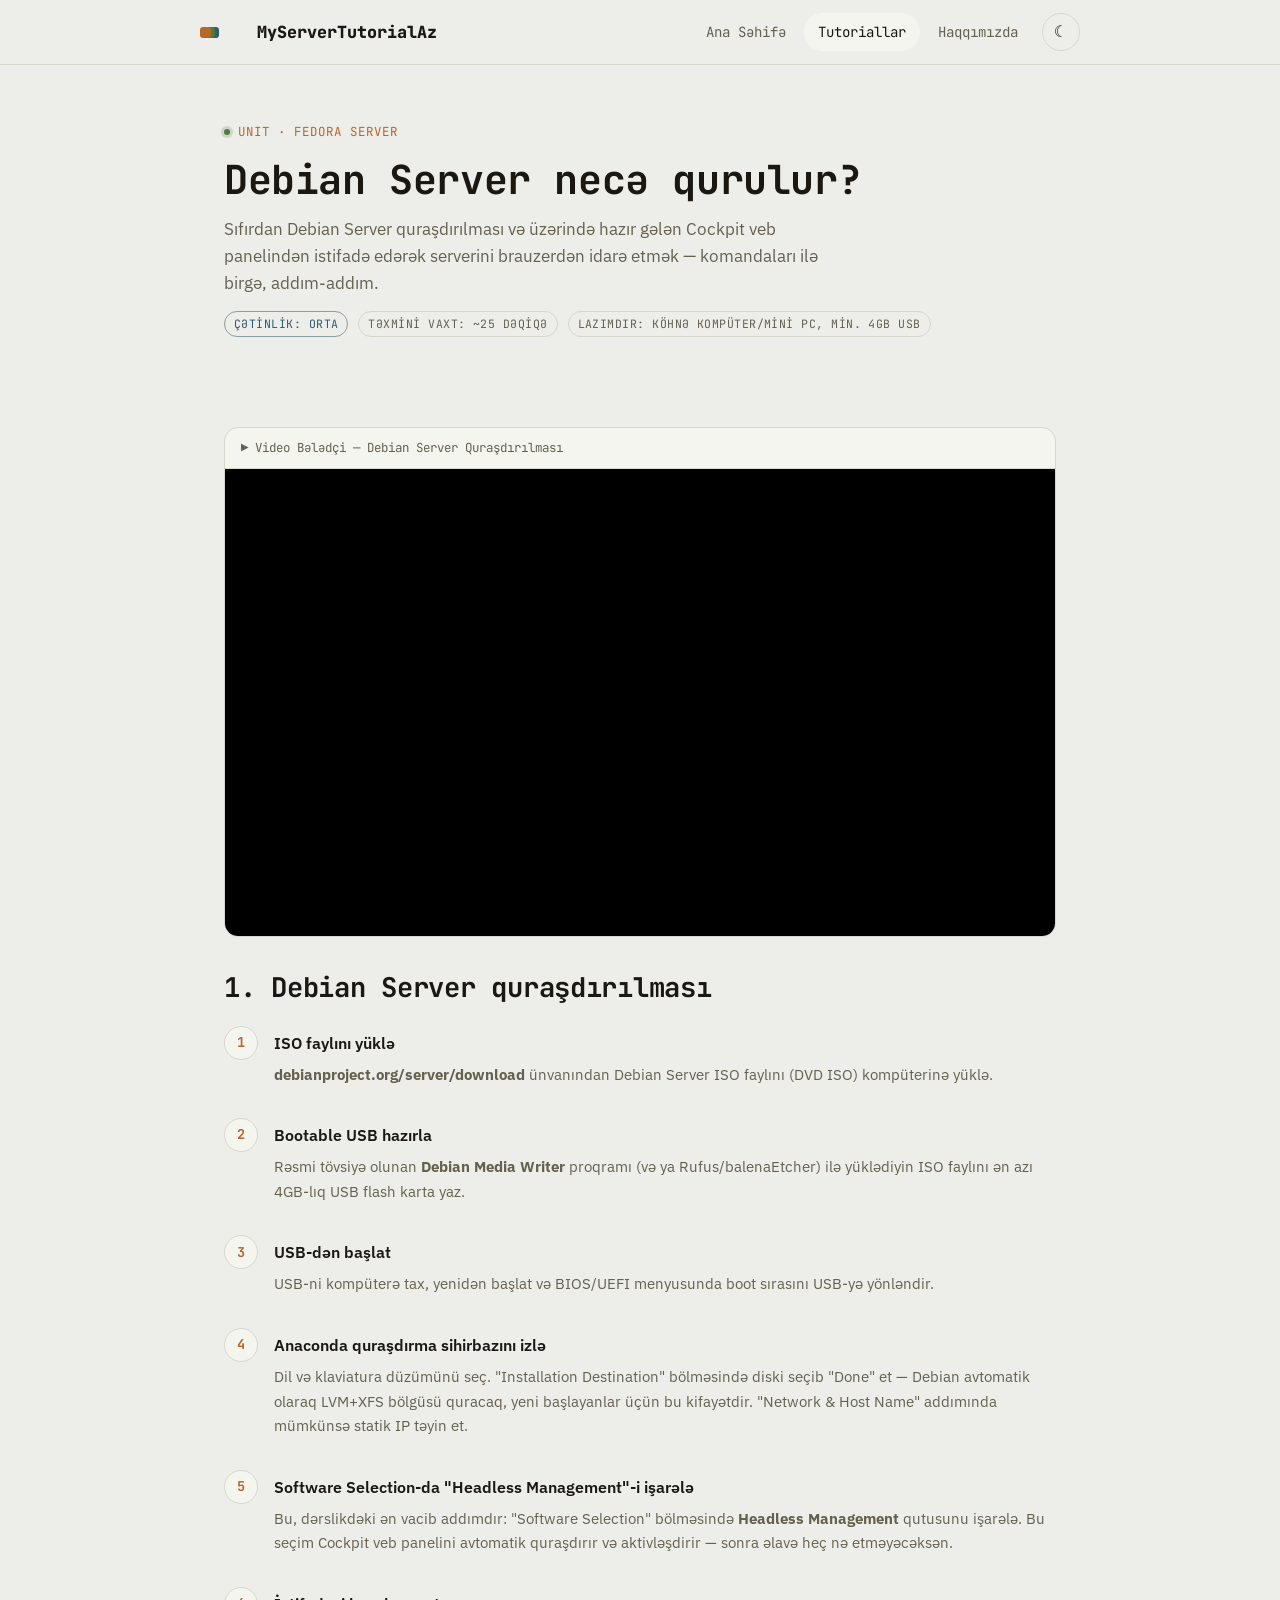
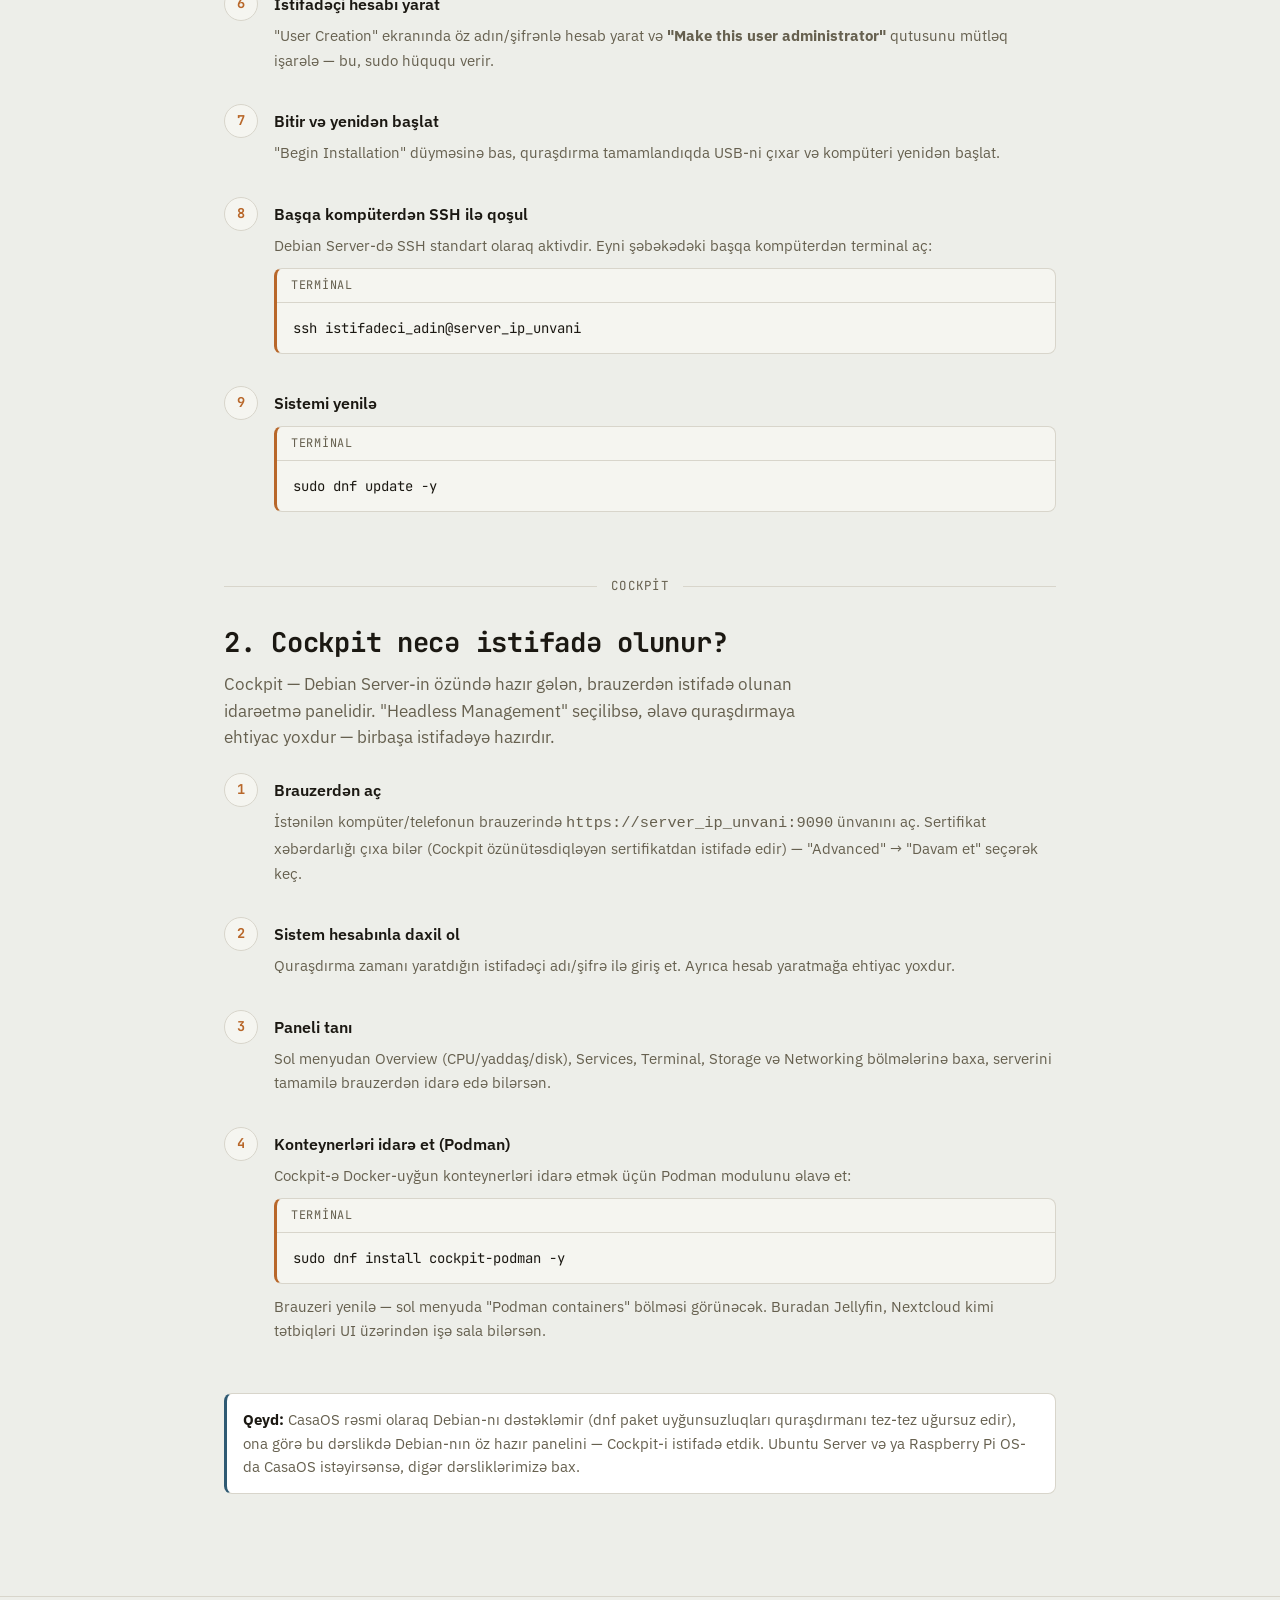
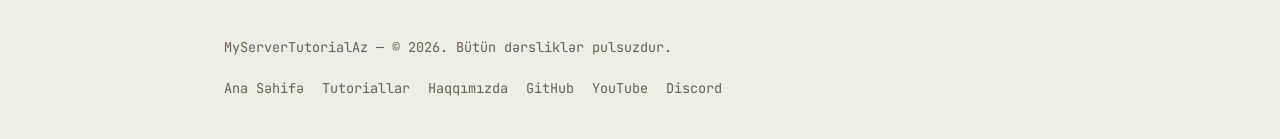
==== debian.html @ b4e4c55e "Add files via upload" ====
<!DOCTYPE html>
<html lang="az">
<head>
<meta charset="UTF-8">
<meta name="viewport" content="width=device-width, initial-scale=1.0">
<title>Debian Server Necə Qurulur? + Cockpit Panel | MyServerTutorialAz</title>
<meta name="description" content="Debian Server-i sıfırdan quraşdırmaq və hazır gələn Cockpit veb panelindən istifadə etmək üçün addım-addım dərslik. Terminal komandaları və Azərbaycan dilində tam bələdçi.">
<meta name="keywords" content="Debian Server quraşdırma, Debian Server dərslik, Cockpit Debian, ev serveri, self hosting Azərbaycan">
<meta name="author" content="MyServerTutorialAz">
<meta name="robots" content="index, follow">
<link rel="canonical" href="https://ozserver.az/debian.html">
<meta name="theme-color" content="#15120D">

<meta property="og:type" content="article">
<meta property="og:locale" content="az_AZ">
<meta property="og:title" content="Debian Server Necə Qurulur? + Cockpit Panel">
<meta property="og:description" content="Sıfırdan Debian Server quraşdırma və Cockpit ilə ev serveri idarə etmə dərsliyi — Azərbaycan dilində.">
<meta property="og:url" content="https://ozserver.az/debian.html">
<meta name="twitter:card" content="summary_large_image">

<link rel="icon" href="data:image/svg+xml,%3Csvg xmlns='http://www.w3.org/2000/svg' viewBox='0 0 32 32'%3E%3Crect width='32' height='32' rx='7' fill='%23221D16'/%3E%3Ccircle cx='10' cy='16' r='3' fill='%23D68C45'/%3E%3Ccircle cx='16' cy='16' r='3' fill='%237FA66B'/%3E%3Ccircle cx='22' cy='16' r='3' fill='%236FA0BE'/%3E%3C/svg%3E">

<link rel="preconnect" href="https://fonts.googleapis.com">
<link rel="preconnect" href="https://fonts.gstatic.com" crossorigin>
<link href="https://fonts.googleapis.com/css2?family=IBM+Plex+Sans:wght@400;500;600;700&family=JetBrains+Mono:wght@400;500;600;700;800&display=swap" rel="stylesheet">
<link rel="stylesheet" href="style.css">
</head>
<body>

<nav class="nav">
  <div class="container nav-inner">
    <a href="index.html" class="brand">
      <span class="brand-mark"></span><span class="brand-mark-space"></span>MyServerTutorialAz
    </a>
    <div class="nav-links">
      <a href="index.html" class="nav-link">Ana Səhifə</a>
      <a href="index.html#tutoriallar" class="nav-link is-active">Tutoriallar</a>
      <a href="haqqimizda.html" class="nav-link">Haqqımızda</a>
      <button class="theme-toggle" data-theme-toggle aria-label="Tema dəyiş">☾</button>
    </div>
  </div>
</nav>

<header class="page-head">
  <div class="container">
    <div class="eyebrow"><span class="dot"></span>UNIT · FEDORA SERVER</div>
    <h1>Debian Server necə qurulur?</h1>
    <p class="lead">Sıfırdan Debian Server quraşdırılması və üzərində hazır gələn Cockpit veb panelindən istifadə edərək serverini brauzerdən idarə etmək — komandaları ilə birgə, addım-addım.</p>
    <div class="page-head-meta">
      <span class="badge badge-mid">Çətinlik: Orta</span>
      <span class="badge">Təxmini vaxt: ~25 dəqiqə</span>
      <span class="badge">Lazımdır: köhnə kompüter/mini PC, min. 4GB USB</span>
    </div>
  </div>
</header>

<section>
  <div class="container">
    <div class="video-slot">
      <div class="video-slot-label">▶ Video Bələdçi — Debian Server Quraşdırılması</div>
      <div class="video-frame-wrap">
        <!-- YouTube videonu buraya əlavə et: src="" içinə "embed" linkini yaz.
             Nümunə: src="https://www.youtube.com/embed/VIDEO_ID" -->
        <iframe src="" title="Debian Server quraşdırılması video dərsi" allowfullscreen loading="lazy"></iframe>
      </div>
    </div>

    <h2>1. Debian Server quraşdırılması</h2>
    <div class="steps">
      <div class="step">
        <span class="step-num"></span>
        <div class="step-body">
          <h4>ISO faylını yüklə</h4>
          <p><strong>debianproject.org/server/download</strong> ünvanından Debian Server ISO faylını (DVD ISO) kompüterinə yüklə.</p>
        </div>
      </div>
      <div class="step">
        <span class="step-num"></span>
        <div class="step-body">
          <h4>Bootable USB hazırla</h4>
          <p>Rəsmi tövsiyə olunan <strong>Debian Media Writer</strong> proqramı (və ya Rufus/balenaEtcher) ilə yüklədiyin ISO faylını ən azı 4GB-lıq USB flash karta yaz.</p>
        </div>
      </div>
      <div class="step">
        <span class="step-num"></span>
        <div class="step-body">
          <h4>USB-dən başlat</h4>
          <p>USB-ni kompüterə tax, yenidən başlat və BIOS/UEFI menyusunda boot sırasını USB-yə yönləndir.</p>
        </div>
      </div>
      <div class="step">
        <span class="step-num"></span>
        <div class="step-body">
          <h4>Anaconda quraşdırma sihirbazını izlə</h4>
          <p>Dil və klaviatura düzümünü seç. "Installation Destination" bölməsində diski seçib "Done" et — Debian avtomatik olaraq LVM+XFS bölgüsü quracaq, yeni başlayanlar üçün bu kifayətdir. "Network & Host Name" addımında mümkünsə statik IP təyin et.</p>
        </div>
      </div>
      <div class="step">
        <span class="step-num"></span>
        <div class="step-body">
          <h4>Software Selection-da "Headless Management"-i işarələ</h4>
          <p>Bu, dərslikdəki ən vacib addımdır: "Software Selection" bölməsində <strong>Headless Management</strong> qutusunu işarələ. Bu seçim Cockpit veb panelini avtomatik quraşdırır və aktivləşdirir — sonra əlavə heç nə etməyəcəksən.</p>
        </div>
      </div>
      <div class="step">
        <span class="step-num"></span>
        <div class="step-body">
          <h4>İstifadəçi hesabı yarat</h4>
          <p>"User Creation" ekranında öz adın/şifrənlə hesab yarat və <strong>"Make this user administrator"</strong> qutusunu mütləq işarələ — bu, sudo hüququ verir.</p>
        </div>
      </div>
      <div class="step">
        <span class="step-num"></span>
        <div class="step-body">
          <h4>Bitir və yenidən başlat</h4>
          <p>"Begin Installation" düyməsinə bas, quraşdırma tamamlandıqda USB-ni çıxar və kompüteri yenidən başlat.</p>
        </div>
      </div>
      <div class="step">
        <span class="step-num"></span>
        <div class="step-body">
          <h4>Başqa kompüterdən SSH ilə qoşul</h4>
          <p>Debian Server-də SSH standart olaraq aktivdir. Eyni şəbəkədəki başqa kompüterdən terminal aç:</p>
          <div class="term">
            <div class="term-label">terminal</div>
            <pre>ssh istifadeci_adin@server_ip_unvani</pre>
          </div>
        </div>
      </div>
      <div class="step">
        <span class="step-num"></span>
        <div class="step-body">
          <h4>Sistemi yenilə</h4>
          <div class="term">
            <div class="term-label">terminal</div>
            <pre>sudo dnf update -y</pre>
          </div>
        </div>
      </div>
    </div>

    <div class="section-divider"><span>Cockpit</span></div>

    <h2>2. Cockpit necə istifadə olunur?</h2>
    <p class="lead" style="margin-bottom:8px;">Cockpit — Debian Server-in özündə hazır gələn, brauzerdən istifadə olunan idarəetmə panelidir. "Headless Management" seçilibsə, əlavə quraşdırmaya ehtiyac yoxdur — birbaşa istifadəyə hazırdır.</p>

    <div class="steps">
      <div class="step">
        <span class="step-num"></span>
        <div class="step-body">
          <h4>Brauzerdən aç</h4>
          <p>İstənilən kompüter/telefonun brauzerində <code>https://server_ip_unvani:9090</code> ünvanını aç. Sertifikat xəbərdarlığı çıxa bilər (Cockpit özünütəsdiqləyən sertifikatdan istifadə edir) — "Advanced" → "Davam et" seçərək keç.</p>
        </div>
      </div>
      <div class="step">
        <span class="step-num"></span>
        <div class="step-body">
          <h4>Sistem hesabınla daxil ol</h4>
          <p>Quraşdırma zamanı yaratdığın istifadəçi adı/şifrə ilə giriş et. Ayrıca hesab yaratmağa ehtiyac yoxdur.</p>
        </div>
      </div>
      <div class="step">
        <span class="step-num"></span>
        <div class="step-body">
          <h4>Paneli tanı</h4>
          <p>Sol menyudan Overview (CPU/yaddaş/disk), Services, Terminal, Storage və Networking bölmələrinə baxa, serverini tamamilə brauzerdən idarə edə bilərsən.</p>
        </div>
      </div>
      <div class="step">
        <span class="step-num"></span>
        <div class="step-body">
          <h4>Konteynerləri idarə et (Podman)</h4>
          <p>Cockpit-ə Docker-uyğun konteynerləri idarə etmək üçün Podman modulunu əlavə et:</p>
          <div class="term">
            <div class="term-label">terminal</div>
            <pre>sudo dnf install cockpit-podman -y</pre>
          </div>
          <p>Brauzeri yenilə — sol menyuda "Podman containers" bölməsi görünəcək. Buradan Jellyfin, Nextcloud kimi tətbiqləri UI üzərindən işə sala bilərsən.</p>
        </div>
      </div>
    </div>

    <div class="note"><strong>Qeyd:</strong> CasaOS rəsmi olaraq Debian-nı dəstəkləmir (dnf paket uyğunsuzluqları quraşdırmanı tez-tez uğursuz edir), ona görə bu dərslikdə Debian-nın öz hazır panelini — Cockpit-i istifadə etdik. Ubuntu Server və ya Raspberry Pi OS-da CasaOS istəyirsənsə, digər dərsliklərimizə bax.</div>
  </div>
</section>

<footer>
  <div class="container footer-inner">
    <span class="footer-brand">MyServerTutorialAz — © 2026. Bütün dərsliklər pulsuzdur.</span>
    <div class="footer-links">
      <a href="index.html">Ana Səhifə</a>
      <a href="index.html#tutoriallar">Tutoriallar</a>
      <a href="haqqimizda.html">Haqqımızda</a>
      <a href="https://github.com/engineer948" target="_blank" rel="noopener">GitHub</a>
      <a href="https://youtube.com/@MyServerTutorialAz" target="_blank" rel="noopener">YouTube</a>
      <a href="https://discord.gg/" target="_blank" rel="noopener">Discord</a>
    </div>
  </div>
</footer>

<script src="script.js"></script>
</body>
</html>
---- style.css ----
/* ==========================================================================
   ÖzServer — Self-hosting dərslikləri
   Dizayn dili: "server rack" — isti tünd fon, mis/adaçayı/tel-mavi vurğular,
   status-işıqlı rack-vahid kartları, terminal-üslublu kod blokları.
   ========================================================================== */

/* ---- Sıfırlama ---- */
*, *::before, *::after { box-sizing: border-box; }
html, body, h1, h2, h3, h4, p, ul, ol, dl, dd, figure { margin: 0; padding: 0; }
ul, ol { list-style: none; }
img { max-width: 100%; display: block; }
a { color: inherit; text-decoration: none; }
button { font: inherit; color: inherit; background: none; border: none; cursor: pointer; }

/* ---- Rəng tokenləri: açıq rejim (defolt) ---- */
:root {
  --bg: #EDEEE9;
  --surface: #FFFFFF;
  --surface-2: #F5F5F0;
  --ink: #1B1812;
  --ink-dim: #66604F;
  --copper: #B8672A;
  --copper-ink: #FFFFFF;
  --sage: #4F7A3E;
  --wire: #2F5A73;
  --border: #D8D5CB;
  --shadow: 0 1px 2px rgba(27,24,18,.06), 0 8px 24px rgba(27,24,18,.06);

  --font-display: 'JetBrains Mono', ui-monospace, 'SFMono-Regular', Menlo, monospace;
  --font-body: 'IBM Plex Sans', system-ui, -apple-system, 'Segoe UI', sans-serif;
  --font-mono: 'JetBrains Mono', ui-monospace, 'SFMono-Regular', Menlo, monospace;

  --radius: 14px;
  --radius-sm: 8px;
  --container: 880px;

  color-scheme: light;
}

/* ---- Rəng tokenləri: tünd rejim (sistem seçiminə görə) ---- */
@media (prefers-color-scheme: dark) {
  :root {
    --bg: #15120D;
    --surface: #221D16;
    --surface-2: #2C2519;
    --ink: #F2EBDD;
    --ink-dim: #B5AA96;
    --copper: #D68C45;
    --copper-ink: #1B1300;
    --sage: #7FA66B;
    --wire: #6FA0BE;
    --border: #3A3225;
    --shadow: 0 1px 2px rgba(0,0,0,.3), 0 12px 32px rgba(0,0,0,.35);
    color-scheme: dark;
  }
}

/* ---- Əl ilə keçid (JS ilə <html data-theme="..."> qoyulur) ---- */
:root[data-theme="dark"] {
  --bg: #15120D; --surface: #221D16; --surface-2: #2C2519;
  --ink: #F2EBDD; --ink-dim: #B5AA96;
  --copper: #D68C45; --copper-ink: #1B1300;
  --sage: #7FA66B; --wire: #6FA0BE; --border: #3A3225;
  --shadow: 0 1px 2px rgba(0,0,0,.3), 0 12px 32px rgba(0,0,0,.35);
  color-scheme: dark;
}
:root[data-theme="light"] {
  --bg: #EDEEE9; --surface: #FFFFFF; --surface-2: #F5F5F0;
  --ink: #1B1812; --ink-dim: #66604F;
  --copper: #B8672A; --copper-ink: #FFFFFF;
  --sage: #4F7A3E; --wire: #2F5A73; --border: #D8D5CB;
  --shadow: 0 1px 2px rgba(27,24,18,.06), 0 8px 24px rgba(27,24,18,.06);
  color-scheme: light;
}

body {
  background: var(--bg);
  color: var(--ink);
  font-family: var(--font-body);
  font-size: 16px;
  line-height: 1.6;
  transition: background-color .25s ease, color .25s ease;
}

.container {
  width: 100%;
  max-width: var(--container);
  margin: 0 auto;
  padding: 0 24px;
}

section { padding: 64px 0; }
@media (max-width: 640px) { section { padding: 44px 0; } }

h1, h2, h3 { font-family: var(--font-display); font-weight: 700; letter-spacing: -0.01em; line-height: 1.2; }
h2 { font-size: 1.7rem; margin-bottom: 12px; }
h3 { font-size: 1.15rem; }
p.lead { color: var(--ink-dim); font-size: 1.05rem; max-width: 60ch; }

.eyebrow {
  display: inline-flex;
  align-items: center;
  gap: 8px;
  font-family: var(--font-mono);
  font-size: .78rem;
  letter-spacing: .08em;
  text-transform: uppercase;
  color: var(--copper);
  margin-bottom: 10px;
}
.eyebrow .dot { width: 6px; height: 6px; border-radius: 50%; background: var(--sage); box-shadow: 0 0 0 3px color-mix(in srgb, var(--sage) 20%, transparent); }

/* ---- Naviqasiya ---- */
.nav {
  position: sticky; top: 0; z-index: 40;
  background: color-mix(in srgb, var(--bg) 88%, transparent);
  backdrop-filter: blur(10px);
  border-bottom: 1px solid var(--border);
}
.nav-inner { display: flex; align-items: center; justify-content: space-between; min-height: 64px; flex-wrap: wrap; gap: 8px 0; padding: 10px 0; }
.brand { display: flex; align-items: center; gap: 9px; font-family: var(--font-display); font-weight: 800; font-size: 1.05rem; }
.brand-mark { width: 11px; height: 11px; border-radius: 3px; background: var(--copper); box-shadow: 4px 0 0 var(--sage), 8px 0 0 var(--wire); flex-shrink: 0; }
.brand-mark-space { width: 28px; }

.nav-links { display: flex; align-items: center; gap: 4px; }
.nav-link {
  font-family: var(--font-mono);
  font-size: .88rem;
  padding: 8px 14px;
  border-radius: 999px;
  color: var(--ink-dim);
  transition: background-color .15s ease, color .15s ease;
}
.nav-link:hover { background: var(--surface-2); color: var(--ink); }
.nav-link.is-active { color: var(--ink); background: var(--surface-2); }

.theme-toggle {
  width: 38px; height: 38px;
  display: grid; place-items: center;
  border: 1px solid var(--border);
  border-radius: 999px;
  margin-left: 6px;
  font-size: 1rem;
  transition: border-color .15s ease, transform .15s ease;
}
.theme-toggle:hover { border-color: var(--copper); }
.theme-toggle:active { transform: scale(.92); }

.nav-toggle-btn { display: none; }

/* ---- Düymələr ---- */
.btn {
  display: inline-flex; align-items: center; gap: 8px;
  font-family: var(--font-mono);
  font-size: .9rem; font-weight: 600;
  padding: 12px 20px;
  border-radius: var(--radius-sm);
  transition: transform .15s ease, box-shadow .15s ease, background-color .15s ease;
  white-space: nowrap;
}
.btn-primary { background: var(--copper); color: var(--copper-ink); }
.btn-primary:hover { transform: translateY(-1px); box-shadow: 0 6px 16px color-mix(in srgb, var(--copper) 35%, transparent); }
.btn-ghost { border: 1px solid var(--border); color: var(--ink); }
.btn-ghost:hover { border-color: var(--copper); color: var(--copper); }
.btn-arrow { transition: transform .15s ease; }
.btn:hover .btn-arrow { transform: translateX(3px); }

/* ---- Hero ---- */
.hero { padding: 76px 0 56px; }
.hero h1 { font-size: clamp(2rem, 5vw, 2.9rem); margin-bottom: 18px; max-width: 16ch; }
.hero .lead { margin-bottom: 30px; }
.hero-actions { display: flex; gap: 12px; flex-wrap: wrap; margin-bottom: 40px; }

.led-strip { display: flex; gap: 6px; align-items: center; }
.led { width: 8px; height: 8px; border-radius: 50%; opacity: .55; }
.led:nth-child(3n+1) { background: var(--copper); }
.led:nth-child(3n+2) { background: var(--sage); }
.led:nth-child(3n+3) { background: var(--wire); }
.led.on { opacity: 1; box-shadow: 0 0 8px currentColor; }

/* ---- Məqsəd → dağıtım siyahısı ---- */
.purpose-list { border: 1px solid var(--border); border-radius: var(--radius); overflow: hidden; background: var(--surface); }
.purpose-row {
  display: flex; align-items: center; justify-content: space-between; gap: 16px;
  padding: 16px 20px;
  border-bottom: 1px solid var(--border);
}
.purpose-row:last-child { border-bottom: none; }
.purpose-goal { display: flex; align-items: center; gap: 12px; font-size: .98rem; }
.purpose-icon { font-size: 1.1rem; }
.purpose-arrow { color: var(--ink-dim); font-family: var(--font-mono); font-size: .82rem; }
.purpose-dist { font-family: var(--font-mono); font-size: .85rem; font-weight: 600; color: var(--copper); text-align: right; }
@media (max-width: 560px) {
  .purpose-row { flex-direction: column; align-items: flex-start; gap: 6px; }
  .purpose-dist { text-align: left; }
}

/* ---- Rack-vahid kartları (3 seçim) ---- */
.rack { display: flex; flex-direction: column; gap: 16px; }
.rack-card {
  position: relative;
  display: flex; align-items: stretch; gap: 0;
  background-color: var(--surface);
  background-image:
    radial-gradient(circle 2px at 16px 16px, var(--border) 92%, transparent 93%),
    radial-gradient(circle 2px at calc(100% - 16px) 16px, var(--border) 92%, transparent 93%),
    radial-gradient(circle 2px at 16px calc(100% - 16px), var(--border) 92%, transparent 93%),
    radial-gradient(circle 2px at calc(100% - 16px) calc(100% - 16px), var(--border) 92%, transparent 93%);
  border: 1px solid var(--border);
  border-radius: var(--radius);
  box-shadow: var(--shadow);
  overflow: hidden;
  transition: border-color .18s ease, transform .18s ease;
}
.rack-card:hover { border-color: var(--copper); transform: translateY(-2px); }
.rack-card:hover .led { opacity: 1; box-shadow: 0 0 8px currentColor; }

.rack-lights {
  width: 40px; flex-shrink: 0;
  display: flex; flex-direction: column; align-items: center; justify-content: center; gap: 8px;
  background: var(--surface-2);
  border-right: 1px solid var(--border);
}

.rack-body { flex: 1; padding: 22px 26px; display: flex; flex-direction: column; gap: 8px; }
.rack-top { display: flex; align-items: center; gap: 10px; flex-wrap: wrap; }
.rack-name { font-family: var(--font-display); font-weight: 700; font-size: 1.2rem; }
.badge {
  font-family: var(--font-mono); font-size: .72rem; letter-spacing: .04em; text-transform: uppercase;
  padding: 3px 9px; border-radius: 999px; border: 1px solid var(--border); color: var(--ink-dim);
}
.badge.badge-easy { color: var(--sage); border-color: color-mix(in srgb, var(--sage) 45%, var(--border)); }
.badge.badge-mid { color: var(--wire); border-color: color-mix(in srgb, var(--wire) 45%, var(--border)); }
.rack-desc { color: var(--ink-dim); font-size: .96rem; max-width: 58ch; }
.rack-best { font-family: var(--font-mono); font-size: .8rem; color: var(--ink-dim); }
.rack-best strong { color: var(--ink); font-weight: 600; }
.rack-cta { align-self: flex-start; margin-top: 6px; }

.rack-plate {
  width: 132px; flex-shrink: 0;
  display: flex; align-items: center; justify-content: center;
  border-left: 1px solid var(--border);
  padding: 10px;
}
.plate-tag {
  width: 100%; text-align: center;
  font-family: var(--font-mono); font-size: .68rem; font-weight: 700;
  letter-spacing: .08em; text-transform: uppercase; color: var(--ink-dim);
  line-height: 1.6;
  padding: 10px 6px;
  border: 1px solid var(--border); border-radius: 6px;
  box-shadow: inset 0 1px 2px rgba(0,0,0,.08);
}
@media (max-width: 640px) {
  .rack-card { flex-direction: column; }
  .rack-lights { width: 100%; height: 30px; flex-direction: row; border-right: none; border-bottom: 1px solid var(--border); }
  .rack-plate { display: none; }
}

/* ---- Video (YouTube) yeri ---- */
.video-slot {
  border: 1px solid var(--border);
  border-radius: var(--radius);
  overflow: hidden;
  background: var(--surface-2);
  margin: 18px 0 34px;
}
.video-slot-label {
  font-family: var(--font-mono); font-size: .78rem; color: var(--ink-dim);
  padding: 10px 16px; border-bottom: 1px solid var(--border);
  display: flex; align-items: center; gap: 8px;
}
.video-frame-wrap { position: relative; width: 100%; aspect-ratio: 16 / 9; background: #000; }
.video-frame-wrap iframe { position: absolute; inset: 0; width: 100%; height: 100%; border: 0; }

/* ---- Addım siyahısı (həqiqi ardıcıllıq — nömrələmə burda mənalıdır) ---- */
.steps { display: flex; flex-direction: column; gap: 22px; margin: 22px 0 40px; counter-reset: step; }
.step { display: flex; gap: 16px; }
.step-num {
  counter-increment: step;
  flex-shrink: 0; width: 34px; height: 34px; border-radius: 50%;
  background: var(--surface-2); border: 1px solid var(--border);
  display: grid; place-items: center;
  font-family: var(--font-mono); font-weight: 700; font-size: .85rem; color: var(--copper);
}
.step-num::before { content: counter(step); }
.step-body { flex: 1; padding-top: 4px; }
.step-body h4 { font-family: var(--font-body); font-weight: 600; font-size: 1.02rem; margin-bottom: 6px; }
.step-body p { color: var(--ink-dim); font-size: .96rem; margin-bottom: 10px; }

/* ---- Terminal / kod bloku ---- */
.term {
  background: var(--surface-2);
  border: 1px solid var(--border);
  border-left: 3px solid var(--copper);
  border-radius: var(--radius-sm);
  overflow: hidden;
  margin: 10px 0;
}
.term-label {
  font-family: var(--font-mono); font-size: .74rem; color: var(--ink-dim);
  padding: 7px 14px; border-bottom: 1px solid var(--border);
  text-transform: uppercase; letter-spacing: .06em;
}
.term pre {
  margin: 0; padding: 14px 16px;
  font-family: var(--font-mono); font-size: .87rem; color: var(--ink);
  overflow-x: auto; white-space: pre-wrap; word-break: break-word;
}
.term pre .c { color: var(--ink-dim); }

/* ---- Bölücü etiket ---- */
.section-divider { display: flex; align-items: center; gap: 14px; margin: 54px 0 30px; }
.section-divider::before, .section-divider::after { content: ""; height: 1px; background: var(--border); flex: 1; }
.section-divider span { font-family: var(--font-mono); font-size: .78rem; letter-spacing: .1em; color: var(--ink-dim); text-transform: uppercase; }

/* ---- Qeyd qutusu ---- */
.note {
  background: var(--surface); border: 1px solid var(--border); border-left: 3px solid var(--wire);
  border-radius: var(--radius-sm); padding: 14px 16px; font-size: .92rem; color: var(--ink-dim);
  margin: 18px 0;
}
.note strong { color: var(--ink); }

/* ---- Əlaqə / təklif zolağı ---- */
.contact-strip {
  background: var(--surface);
  border: 1px solid var(--border);
  border-radius: var(--radius);
  padding: 30px 32px;
  display: flex; align-items: center; justify-content: space-between; gap: 20px; flex-wrap: wrap;
}
.contact-strip h3 { margin-bottom: 6px; }
.contact-strip p { color: var(--ink-dim); font-size: .95rem; }
.contact-email {
  font-family: var(--font-mono); font-size: .95rem; color: var(--copper);
  border-bottom: 1px dashed var(--copper); padding-bottom: 2px;
}

/* ---- Footer ---- */
footer { border-top: 1px solid var(--border); padding: 40px 0; margin-top: 20px; }
.footer-inner { display: flex; align-items: center; justify-content: space-between; gap: 20px; flex-wrap: wrap; }
.footer-brand { font-family: var(--font-mono); font-size: .85rem; color: var(--ink-dim); }
.footer-links { display: flex; gap: 18px; align-items: center; }
.footer-links a {
  font-family: var(--font-mono); font-size: .85rem; color: var(--ink-dim);
  display: inline-flex; align-items: center; gap: 6px;
  transition: color .15s ease;
}
.footer-links a:hover { color: var(--copper); }

/* ---- Fokus & hərəkət ---- */
a:focus-visible, button:focus-visible, .nav-link:focus-visible {
  outline: 2px solid var(--copper); outline-offset: 2px; border-radius: 4px;
}
@media (prefers-reduced-motion: reduce) {
  *, *::before, *::after { animation-duration: 0.01ms !important; transition-duration: 0.01ms !important; }
}

/* ---- Səhifə başlığı (tutorial səhifələri) ---- */
.page-head { padding: 52px 0 8px; }
.page-head .eyebrow { margin-bottom: 14px; }
.page-head h1 { font-size: clamp(1.8rem, 4.4vw, 2.5rem); margin-bottom: 12px; }
.page-head-meta { display: flex; gap: 10px; flex-wrap: wrap; margin-top: 14px; }

/* ---- Sadə responsiv köməkçilər ---- */
@media (max-width: 560px) {
  .nav-link { padding: 7px 10px; font-size: .82rem; }
  .brand { font-size: .95rem; }
}

/* ==========================================================================
   ƏLAVƏ — "Haqqımızda" səhifəsi üçün
   ========================================================================== */

/* ---- Sərbəst mətn bloku (özün yaza biləcəyin hissə) ---- */
.prose { max-width: 68ch; }
.prose p { color: var(--ink); font-size: 1rem; margin-bottom: 16px; }
.prose p:last-child { margin-bottom: 0; }
.prose h3 { margin: 30px 0 10px; }
.prose strong { color: var(--ink); }

/* ---- Sosial / əlaqə kartları (GitHub, YouTube, Discord) ---- */
.social-grid { display: grid; grid-template-columns: repeat(3, 1fr); gap: 14px; }
.social-card {
  display: flex; align-items: center; gap: 14px;
  background: var(--surface);
  border: 1px solid var(--border);
  border-radius: var(--radius);
  box-shadow: var(--shadow);
  padding: 18px 18px;
  transition: border-color .18s ease, transform .18s ease;
}
.social-card:hover { border-color: var(--copper); transform: translateY(-2px); }
.social-card:hover .social-icon { color: var(--copper); border-color: color-mix(in srgb, var(--copper) 45%, var(--border)); }

.social-icon {
  width: 42px; height: 42px; flex-shrink: 0;
  display: grid; place-items: center;
  border-radius: 10px;
  background: var(--surface-2);
  border: 1px solid var(--border);
  color: var(--ink);
  transition: color .18s ease, border-color .18s ease;
}
.social-icon svg { width: 20px; height: 20px; }

.social-meta { display: flex; flex-direction: column; gap: 2px; min-width: 0; }
.social-name { font-family: var(--font-display); font-weight: 700; font-size: .96rem; }
.social-handle {
  font-family: var(--font-mono); font-size: .78rem; color: var(--ink-dim);
  overflow: hidden; text-overflow: ellipsis; white-space: nowrap;
}

@media (max-width: 720px) {
  .social-grid { grid-template-columns: 1fr; }
}

/* Debian page tweaks */
.os-debian{border-left:4px solid #d70a53;}
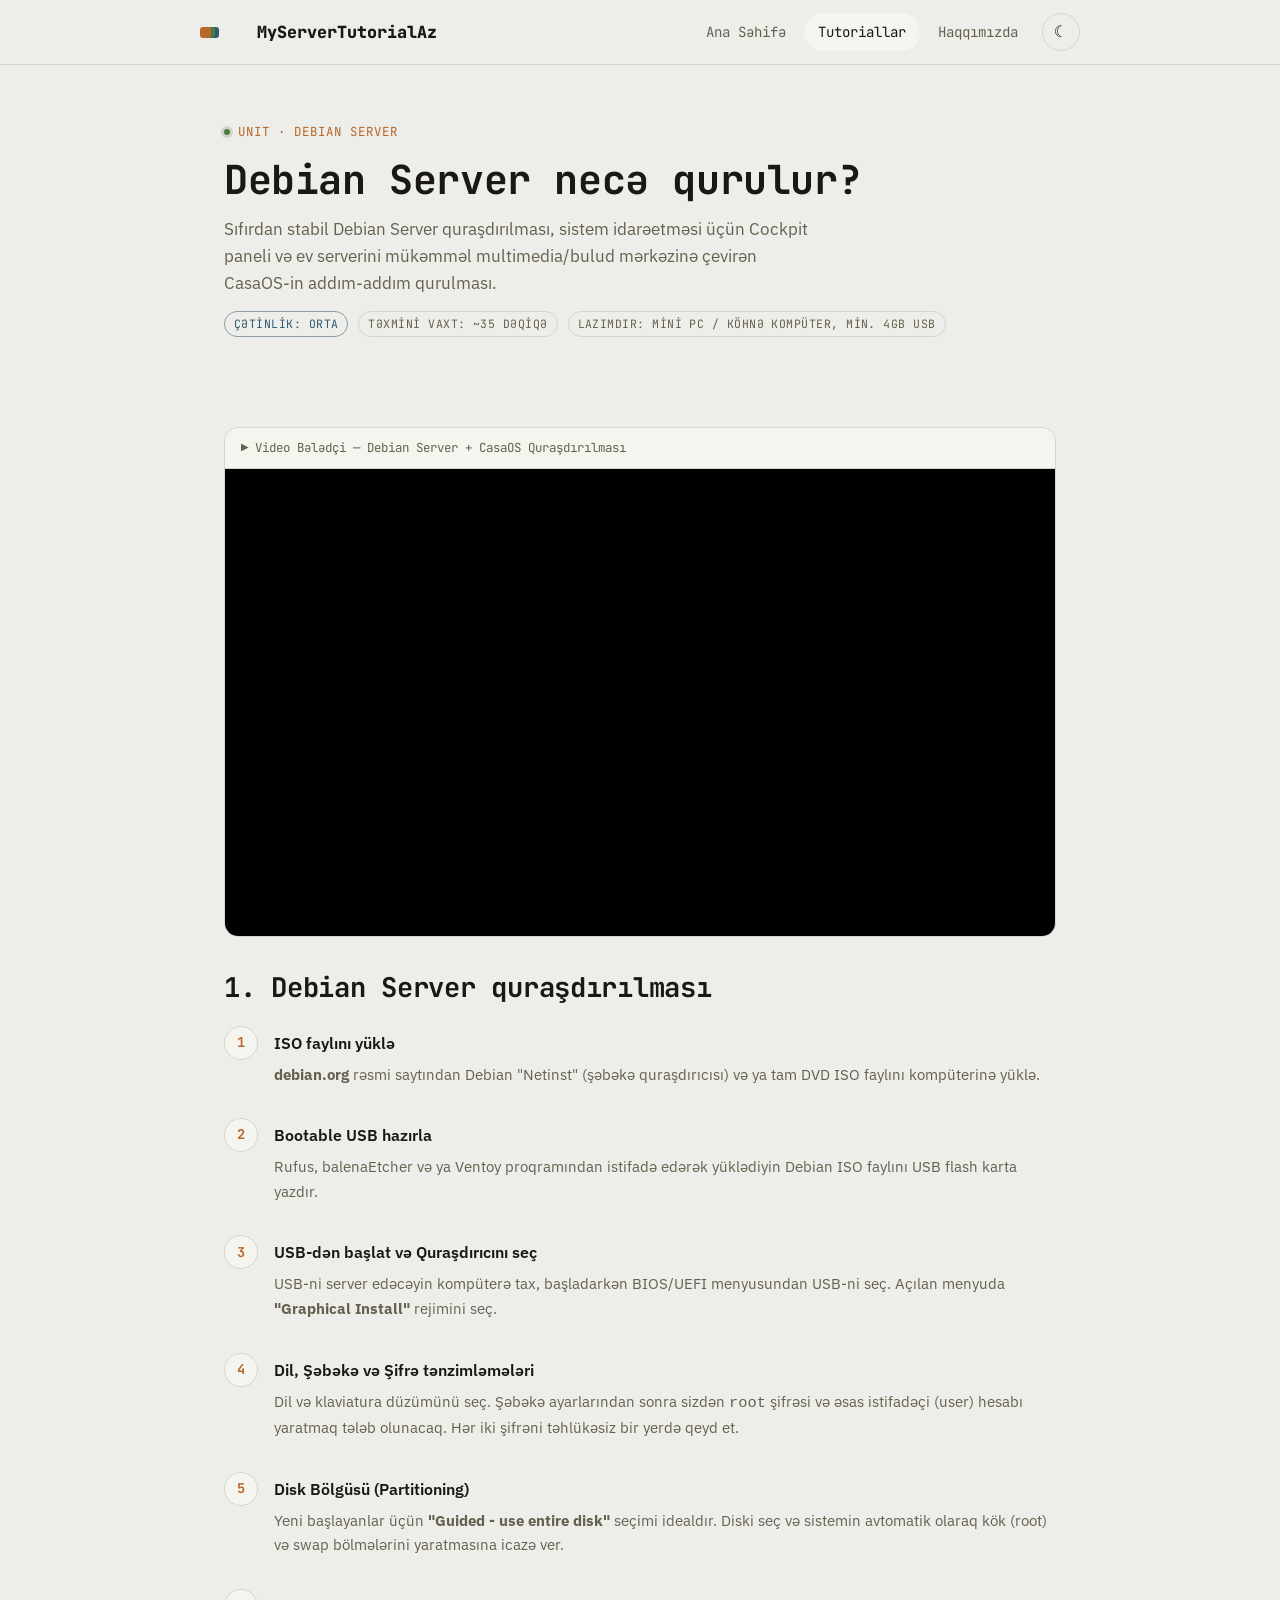
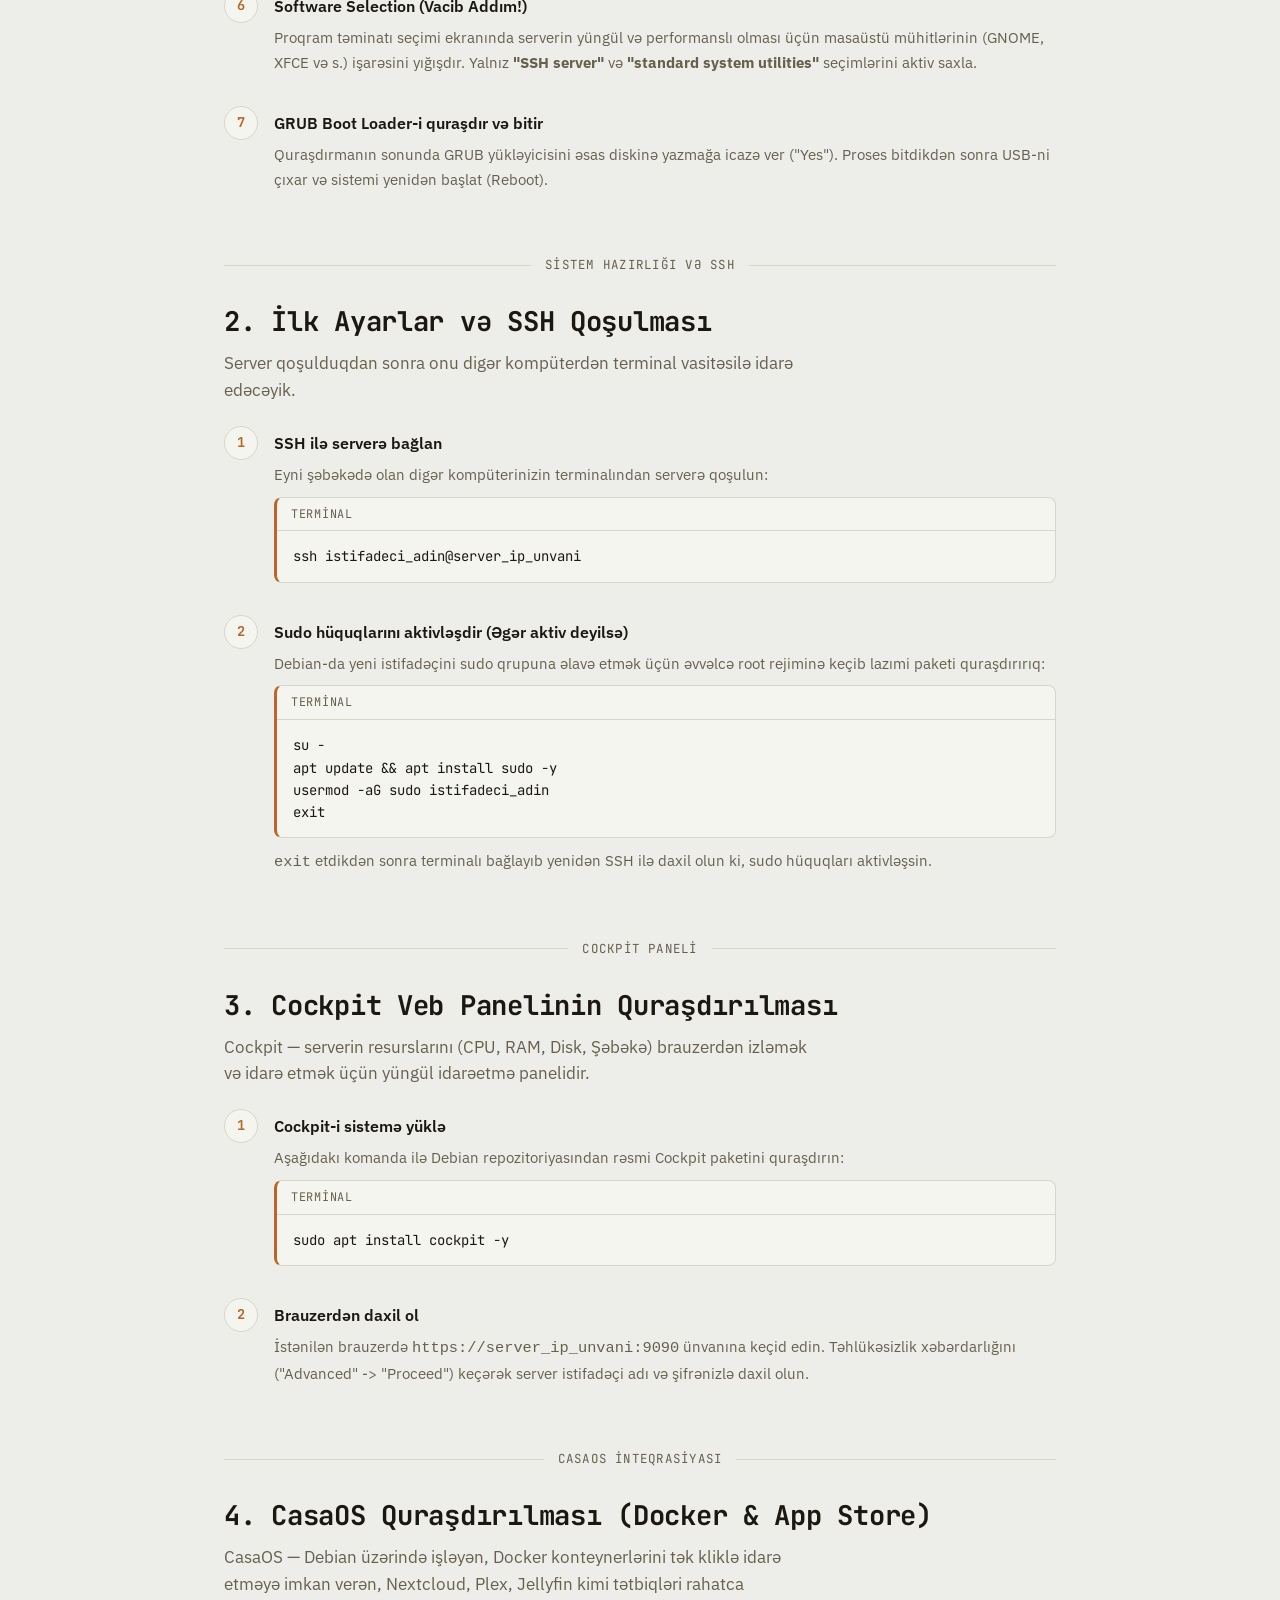
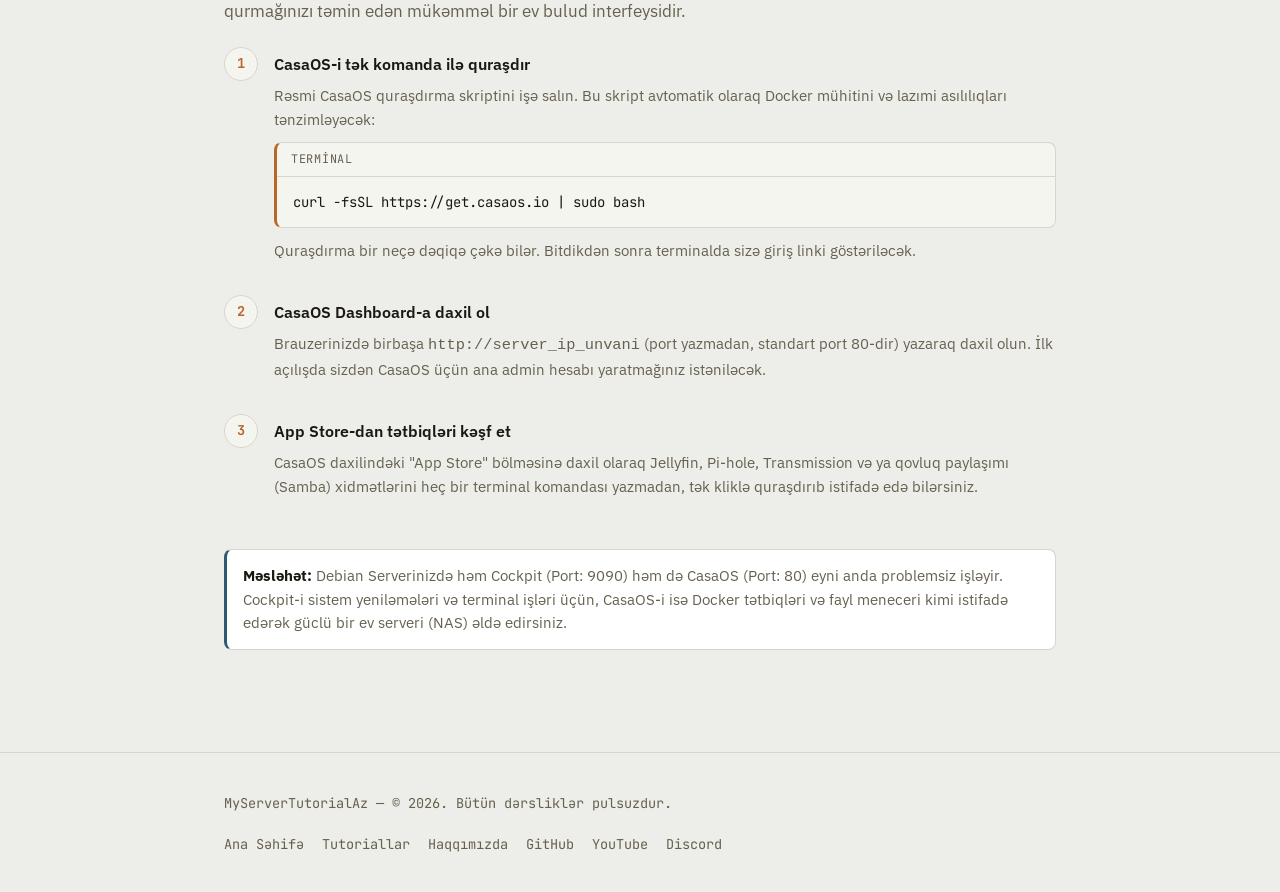
==== commit 98c02070: "Update debian.html" ====
--- a/debian.html
+++ b/debian.html
@@ -3,9 +3,9 @@
 <head>
 <meta charset="UTF-8">
 <meta name="viewport" content="width=device-width, initial-scale=1.0">
-<title>Debian Server Necə Qurulur? + Cockpit Panel | MyServerTutorialAz</title>
-<meta name="description" content="Debian Server-i sıfırdan quraşdırmaq və hazır gələn Cockpit veb panelindən istifadə etmək üçün addım-addım dərslik. Terminal komandaları və Azərbaycan dilində tam bələdçi.">
-<meta name="keywords" content="Debian Server quraşdırma, Debian Server dərslik, Cockpit Debian, ev serveri, self hosting Azərbaycan">
+<title>Debian Server Necə Qurulur? + CasaOS və Cockpit | MyServerTutorialAz</title>
+<meta name="description" content="Debian Server-i sıfırdan quraşdırmaq, Cockpit panel və CasaOS bulud sistemini inteqrasiya etmək üçün addım-addım dərslik. Terminal komandaları və Azərbaycan dilində tam bələdçi.">
+<meta name="keywords" content="Debian Server quraşdırma, Debian Server dərslik, CasaOS Debian, Cockpit Debian, ev serveri, self hosting Azərbaycan">
 <meta name="author" content="MyServerTutorialAz">
 <meta name="robots" content="index, follow">
 <link rel="canonical" href="https://ozserver.az/debian.html">
@@ -13,8 +13,8 @@
 
 <meta property="og:type" content="article">
 <meta property="og:locale" content="az_AZ">
-<meta property="og:title" content="Debian Server Necə Qurulur? + Cockpit Panel">
-<meta property="og:description" content="Sıfırdan Debian Server quraşdırma və Cockpit ilə ev serveri idarə etmə dərsliyi — Azərbaycan dilində.">
+<meta property="og:title" content="Debian Server Necə Qurulur? + CasaOS və Cockpit">
+<meta property="og:description" content="Sıfırdan Debian Server quraşdırma, Cockpit və CasaOS ilə ev serveri idarə etmə dərsliyi — Azərbaycan dilində.">
 <meta property="og:url" content="https://ozserver.az/debian.html">
 <meta name="twitter:card" content="summary_large_image">
 
@@ -43,13 +43,13 @@
 
 <header class="page-head">
   <div class="container">
-    <div class="eyebrow"><span class="dot"></span>UNIT · FEDORA SERVER</div>
+    <div class="eyebrow"><span class="dot"></span>UNIT · DEBIAN SERVER</div>
     <h1>Debian Server necə qurulur?</h1>
-    <p class="lead">Sıfırdan Debian Server quraşdırılması və üzərində hazır gələn Cockpit veb panelindən istifadə edərək serverini brauzerdən idarə etmək — komandaları ilə birgə, addım-addım.</p>
+    <p class="lead">Sıfırdan stabil Debian Server quraşdırılması, sistem idarəetməsi üçün Cockpit paneli və ev serverini mükəmməl multimedia/bulud mərkəzinə çevirən CasaOS-in addım-addım qurulması.</p>
     <div class="page-head-meta">
       <span class="badge badge-mid">Çətinlik: Orta</span>
-      <span class="badge">Təxmini vaxt: ~25 dəqiqə</span>
-      <span class="badge">Lazımdır: köhnə kompüter/mini PC, min. 4GB USB</span>
+      <span class="badge">Təxmini vaxt: ~35 dəqiqə</span>
+      <span class="badge">Lazımdır: Mini PC / köhnə kompüter, min. 4GB USB</span>
     </div>
   </div>
 </header>
@@ -57,10 +57,8 @@
 <section>
   <div class="container">
     <div class="video-slot">
-      <div class="video-slot-label">▶ Video Bələdçi — Debian Server Quraşdırılması</div>
+      <div class="video-slot-label">▶ Video Bələdçi — Debian Server + CasaOS Quraşdırılması</div>
       <div class="video-frame-wrap">
-        <!-- YouTube videonu buraya əlavə et: src="" içinə "embed" linkini yaz.
-             Nümunə: src="https://www.youtube.com/embed/VIDEO_ID" -->
         <iframe src="" title="Debian Server quraşdırılması video dərsi" allowfullscreen loading="lazy"></iframe>
       </div>
     </div>
@@ -71,56 +69,64 @@
         <span class="step-num"></span>
         <div class="step-body">
           <h4>ISO faylını yüklə</h4>
-          <p><strong>debianproject.org/server/download</strong> ünvanından Debian Server ISO faylını (DVD ISO) kompüterinə yüklə.</p>
+          <p><strong>debian.org</strong> rəsmi saytından Debian "Netinst" (şəbəkə quraşdırıcısı) və ya tam DVD ISO faylını kompüterinə yüklə.</p>
         </div>
       </div>
       <div class="step">
         <span class="step-num"></span>
         <div class="step-body">
           <h4>Bootable USB hazırla</h4>
-          <p>Rəsmi tövsiyə olunan <strong>Debian Media Writer</strong> proqramı (və ya Rufus/balenaEtcher) ilə yüklədiyin ISO faylını ən azı 4GB-lıq USB flash karta yaz.</p>
-        </div>
-      </div>
-      <div class="step">
-        <span class="step-num"></span>
-        <div class="step-body">
-          <h4>USB-dən başlat</h4>
-          <p>USB-ni kompüterə tax, yenidən başlat və BIOS/UEFI menyusunda boot sırasını USB-yə yönləndir.</p>
-        </div>
-      </div>
-      <div class="step">
-        <span class="step-num"></span>
-        <div class="step-body">
-          <h4>Anaconda quraşdırma sihirbazını izlə</h4>
-          <p>Dil və klaviatura düzümünü seç. "Installation Destination" bölməsində diski seçib "Done" et — Debian avtomatik olaraq LVM+XFS bölgüsü quracaq, yeni başlayanlar üçün bu kifayətdir. "Network & Host Name" addımında mümkünsə statik IP təyin et.</p>
-        </div>
-      </div>
-      <div class="step">
-        <span class="step-num"></span>
-        <div class="step-body">
-          <h4>Software Selection-da "Headless Management"-i işarələ</h4>
-          <p>Bu, dərslikdəki ən vacib addımdır: "Software Selection" bölməsində <strong>Headless Management</strong> qutusunu işarələ. Bu seçim Cockpit veb panelini avtomatik quraşdırır və aktivləşdirir — sonra əlavə heç nə etməyəcəksən.</p>
-        </div>
-      </div>
-      <div class="step">
-        <span class="step-num"></span>
-        <div class="step-body">
-          <h4>İstifadəçi hesabı yarat</h4>
-          <p>"User Creation" ekranında öz adın/şifrənlə hesab yarat və <strong>"Make this user administrator"</strong> qutusunu mütləq işarələ — bu, sudo hüququ verir.</p>
-        </div>
-      </div>
-      <div class="step">
-        <span class="step-num"></span>
-        <div class="step-body">
-          <h4>Bitir və yenidən başlat</h4>
-          <p>"Begin Installation" düyməsinə bas, quraşdırma tamamlandıqda USB-ni çıxar və kompüteri yenidən başlat.</p>
-        </div>
-      </div>
-      <div class="step">
-        <span class="step-num"></span>
-        <div class="step-body">
-          <h4>Başqa kompüterdən SSH ilə qoşul</h4>
-          <p>Debian Server-də SSH standart olaraq aktivdir. Eyni şəbəkədəki başqa kompüterdən terminal aç:</p>
+          <p>Rufus, balenaEtcher və ya Ventoy proqramından istifadə edərək yüklədiyin Debian ISO faylını USB flash karta yazdır.</p>
+        </div>
+      </div>
+      <div class="step">
+        <span class="step-num"></span>
+        <div class="step-body">
+          <h4>USB-dən başlat və Quraşdırıcını seç</h4>
+          <p>USB-ni server edəcəyin kompüterə tax, başladarkən BIOS/UEFI menyusundan USB-ni seç. Açılan menyuda <strong>"Graphical Install"</strong> rejimini seç.</p>
+        </div>
+      </div>
+      <div class="step">
+        <span class="step-num"></span>
+        <div class="step-body">
+          <h4>Dil, Şəbəkə və Şifrə tənzimləmələri</h4>
+          <p>Dil və klaviatura düzümünü seç. Şəbəkə ayarlarından sonra sizdən <code>root</code> şifrəsi və əsas istifadəçi (user) hesabı yaratmaq tələb olunacaq. Hər iki şifrəni təhlükəsiz bir yerdə qeyd et.</p>
+        </div>
+      </div>
+      <div class="step">
+        <span class="step-num"></span>
+        <div class="step-body">
+          <h4>Disk Bölgüsü (Partitioning)</h4>
+          <p>Yeni başlayanlar üçün <strong>"Guided - use entire disk"</strong> seçimi idealdır. Diski seç və sistemin avtomatik olaraq kök (root) və swap bölmələrini yaratmasına icazə ver.</p>
+        </div>
+      </div>
+      <div class="step">
+        <span class="step-num"></span>
+        <div class="step-body">
+          <h4>Software Selection (Vacib Addım!)</h4>
+          <p>Proqram təminatı seçimi ekranında serverin yüngül və performanslı olması üçün masaüstü mühitlərinin (GNOME, XFCE və s.) işarəsini yığışdır. Yalnız <strong>"SSH server"</strong> və <strong>"standard system utilities"</strong> seçimlərini aktiv saxla.</p>
+        </div>
+      </div>
+      <div class="step">
+        <span class="step-num"></span>
+        <div class="step-body">
+          <h4>GRUB Boot Loader-i quraşdır və bitir</h4>
+          <p>Quraşdırmanın sonunda GRUB yükləyicisini əsas diskinə yazmağa icazə ver ("Yes"). Proses bitdikdən sonra USB-ni çıxar və sistemi yenidən başlat (Reboot).</p>
+        </div>
+      </div>
+    </div>
+
+    <div class="section-divider"><span>Sistem Hazırlığı və SSH</span></div>
+
+    <h2>2. İlk Ayarlar və SSH Qoşulması</h2>
+    <p class="lead">Server qoşulduqdan sonra onu digər kompüterdən terminal vasitəsilə idarə edəcəyik.</p>
+    
+    <div class="steps">
+      <div class="step">
+        <span class="step-num"></span>
+        <div class="step-body">
+          <h4>SSH ilə serverə bağlan</h4>
+          <p>Eyni şəbəkədə olan digər kompüterinizin terminalından serverə qoşulun:</p>
           <div class="term">
             <div class="term-label">terminal</div>
             <pre>ssh istifadeci_adin@server_ip_unvani</pre>
@@ -130,57 +136,81 @@
       <div class="step">
         <span class="step-num"></span>
         <div class="step-body">
-          <h4>Sistemi yenilə</h4>
-          <div class="term">
-            <div class="term-label">terminal</div>
-            <pre>sudo dnf update -y</pre>
-          </div>
-        </div>
-      </div>
-    </div>
-
-    <div class="section-divider"><span>Cockpit</span></div>
-
-    <h2>2. Cockpit necə istifadə olunur?</h2>
-    <p class="lead" style="margin-bottom:8px;">Cockpit — Debian Server-in özündə hazır gələn, brauzerdən istifadə olunan idarəetmə panelidir. "Headless Management" seçilibsə, əlavə quraşdırmaya ehtiyac yoxdur — birbaşa istifadəyə hazırdır.</p>
-
-    <div class="steps">
-      <div class="step">
-        <span class="step-num"></span>
-        <div class="step-body">
-          <h4>Brauzerdən aç</h4>
-          <p>İstənilən kompüter/telefonun brauzerində <code>https://server_ip_unvani:9090</code> ünvanını aç. Sertifikat xəbərdarlığı çıxa bilər (Cockpit özünütəsdiqləyən sertifikatdan istifadə edir) — "Advanced" → "Davam et" seçərək keç.</p>
-        </div>
-      </div>
-      <div class="step">
-        <span class="step-num"></span>
-        <div class="step-body">
-          <h4>Sistem hesabınla daxil ol</h4>
-          <p>Quraşdırma zamanı yaratdığın istifadəçi adı/şifrə ilə giriş et. Ayrıca hesab yaratmağa ehtiyac yoxdur.</p>
-        </div>
-      </div>
-      <div class="step">
-        <span class="step-num"></span>
-        <div class="step-body">
-          <h4>Paneli tanı</h4>
-          <p>Sol menyudan Overview (CPU/yaddaş/disk), Services, Terminal, Storage və Networking bölmələrinə baxa, serverini tamamilə brauzerdən idarə edə bilərsən.</p>
-        </div>
-      </div>
-      <div class="step">
-        <span class="step-num"></span>
-        <div class="step-body">
-          <h4>Konteynerləri idarə et (Podman)</h4>
-          <p>Cockpit-ə Docker-uyğun konteynerləri idarə etmək üçün Podman modulunu əlavə et:</p>
-          <div class="term">
-            <div class="term-label">terminal</div>
-            <pre>sudo dnf install cockpit-podman -y</pre>
-          </div>
-          <p>Brauzeri yenilə — sol menyuda "Podman containers" bölməsi görünəcək. Buradan Jellyfin, Nextcloud kimi tətbiqləri UI üzərindən işə sala bilərsən.</p>
-        </div>
-      </div>
-    </div>
-
-    <div class="note"><strong>Qeyd:</strong> CasaOS rəsmi olaraq Debian-nı dəstəkləmir (dnf paket uyğunsuzluqları quraşdırmanı tez-tez uğursuz edir), ona görə bu dərslikdə Debian-nın öz hazır panelini — Cockpit-i istifadə etdik. Ubuntu Server və ya Raspberry Pi OS-da CasaOS istəyirsənsə, digər dərsliklərimizə bax.</div>
+          <h4>Sudo hüquqlarını aktivləşdir (Əgər aktiv deyilsə)</h4>
+          <p>Debian-da yeni istifadəçini sudo qrupuna əlavə etmək üçün əvvəlcə root rejiminə keçib lazımi paketi quraşdırırıq:</p>
+          <div class="term">
+            <div class="term-label">terminal</div>
+            <pre>su -
+apt update && apt install sudo -y
+usermod -aG sudo istifadeci_adin
+exit</pre>
+          </div>
+          <p><code>exit</code> etdikdən sonra terminalı bağlayıb yenidən SSH ilə daxil olun ki, sudo hüquqları aktivləşsin.</p>
+        </div>
+      </div>
+    </div>
+
+    <div class="section-divider"><span>Cockpit Paneli</span></div>
+
+    <h2>3. Cockpit Veb Panelinin Quraşdırılması</h2>
+    <p class="lead">Cockpit — serverin resurslarını (CPU, RAM, Disk, Şəbəkə) brauzerdən izləmək və idarə etmək üçün yüngül idarəetmə panelidir.</p>
+
+    <div class="steps">
+      <div class="step">
+        <span class="step-num"></span>
+        <div class="step-body">
+          <h4>Cockpit-i sistemə yüklə</h4>
+          <p>Aşağıdakı komanda ilə Debian repozitoriyasından rəsmi Cockpit paketini quraşdırın:</p>
+          <div class="term">
+            <div class="term-label">terminal</div>
+            <pre>sudo apt install cockpit -y</pre>
+          </div>
+        </div>
+      </div>
+      <div class="step">
+        <span class="step-num"></span>
+        <div class="step-body">
+          <h4>Brauzerdən daxil ol</h4>
+          <p>İstənilən brauzerdə <code>https://server_ip_unvani:9090</code> ünvanına keçid edin. Təhlükəsizlik xəbərdarlığını ("Advanced" -> "Proceed") keçərək server istifadəçi adı və şifrənizlə daxil olun.</p>
+        </div>
+      </div>
+    </div>
+
+    <div class="section-divider"><span>CasaOS İnteqrasiyası</span></div>
+
+    <h2>4. CasaOS Quraşdırılması (Docker & App Store)</h2>
+    <p class="lead">CasaOS — Debian üzərində işləyən, Docker konteynerlərini tək kliklə idarə etməyə imkan verən, Nextcloud, Plex, Jellyfin kimi tətbiqləri rahatca qurmağınızı təmin edən mükəmməl bir ev bulud interfeysidir.</p>
+
+    <div class="steps">
+      <div class="step">
+        <span class="step-num"></span>
+        <div class="step-body">
+          <h4>CasaOS-i tək komanda ilə quraşdır</h4>
+          <p>Rəsmi CasaOS quraşdırma skriptini işə salın. Bu skript avtomatik olaraq Docker mühitini və lazımi asılılıqları tənzimləyəcək:</p>
+          <div class="term">
+            <div class="term-label">terminal</div>
+            <pre>curl -fsSL https://get.casaos.io | sudo bash</pre>
+          </div>
+          <p>Quraşdırma bir neçə dəqiqə çəkə bilər. Bitdikdən sonra terminalda sizə giriş linki göstəriləcək.</p>
+        </div>
+      </div>
+      <div class="step">
+        <span class="step-num"></span>
+        <div class="step-body">
+          <h4>CasaOS Dashboard-a daxil ol</h4>
+          <p>Brauzerinizdə birbaşa <code>http://server_ip_unvani</code> (port yazmadan, standart port 80-dir) yazaraq daxil olun. İlk açılışda sizdən CasaOS üçün ana admin hesabı yaratmağınız istəniləcək.</p>
+        </div>
+      </div>
+      <div class="step">
+        <span class="step-num"></span>
+        <div class="step-body">
+          <h4>App Store-dan tətbiqləri kəşf et</h4>
+          <p>CasaOS daxilindəki "App Store" bölməsinə daxil olaraq Jellyfin, Pi-hole, Transmission və ya qovluq paylaşımı (Samba) xidmətlərini heç bir terminal komandası yazmadan, tək kliklə quraşdırıb istifadə edə bilərsiniz.</p>
+        </div>
+      </div>
+    </div>
+
+    <div class="note"><strong>Məsləhət:</strong> Debian Serverinizdə həm Cockpit (Port: 9090) həm də CasaOS (Port: 80) eyni anda problemsiz işləyir. Cockpit-i sistem yeniləmələri və terminal işləri üçün, CasaOS-i isə Docker tətbiqləri və fayl meneceri kimi istifadə edərək güclü bir ev serveri (NAS) əldə edirsiniz.</div>
   </div>
 </section>
 
